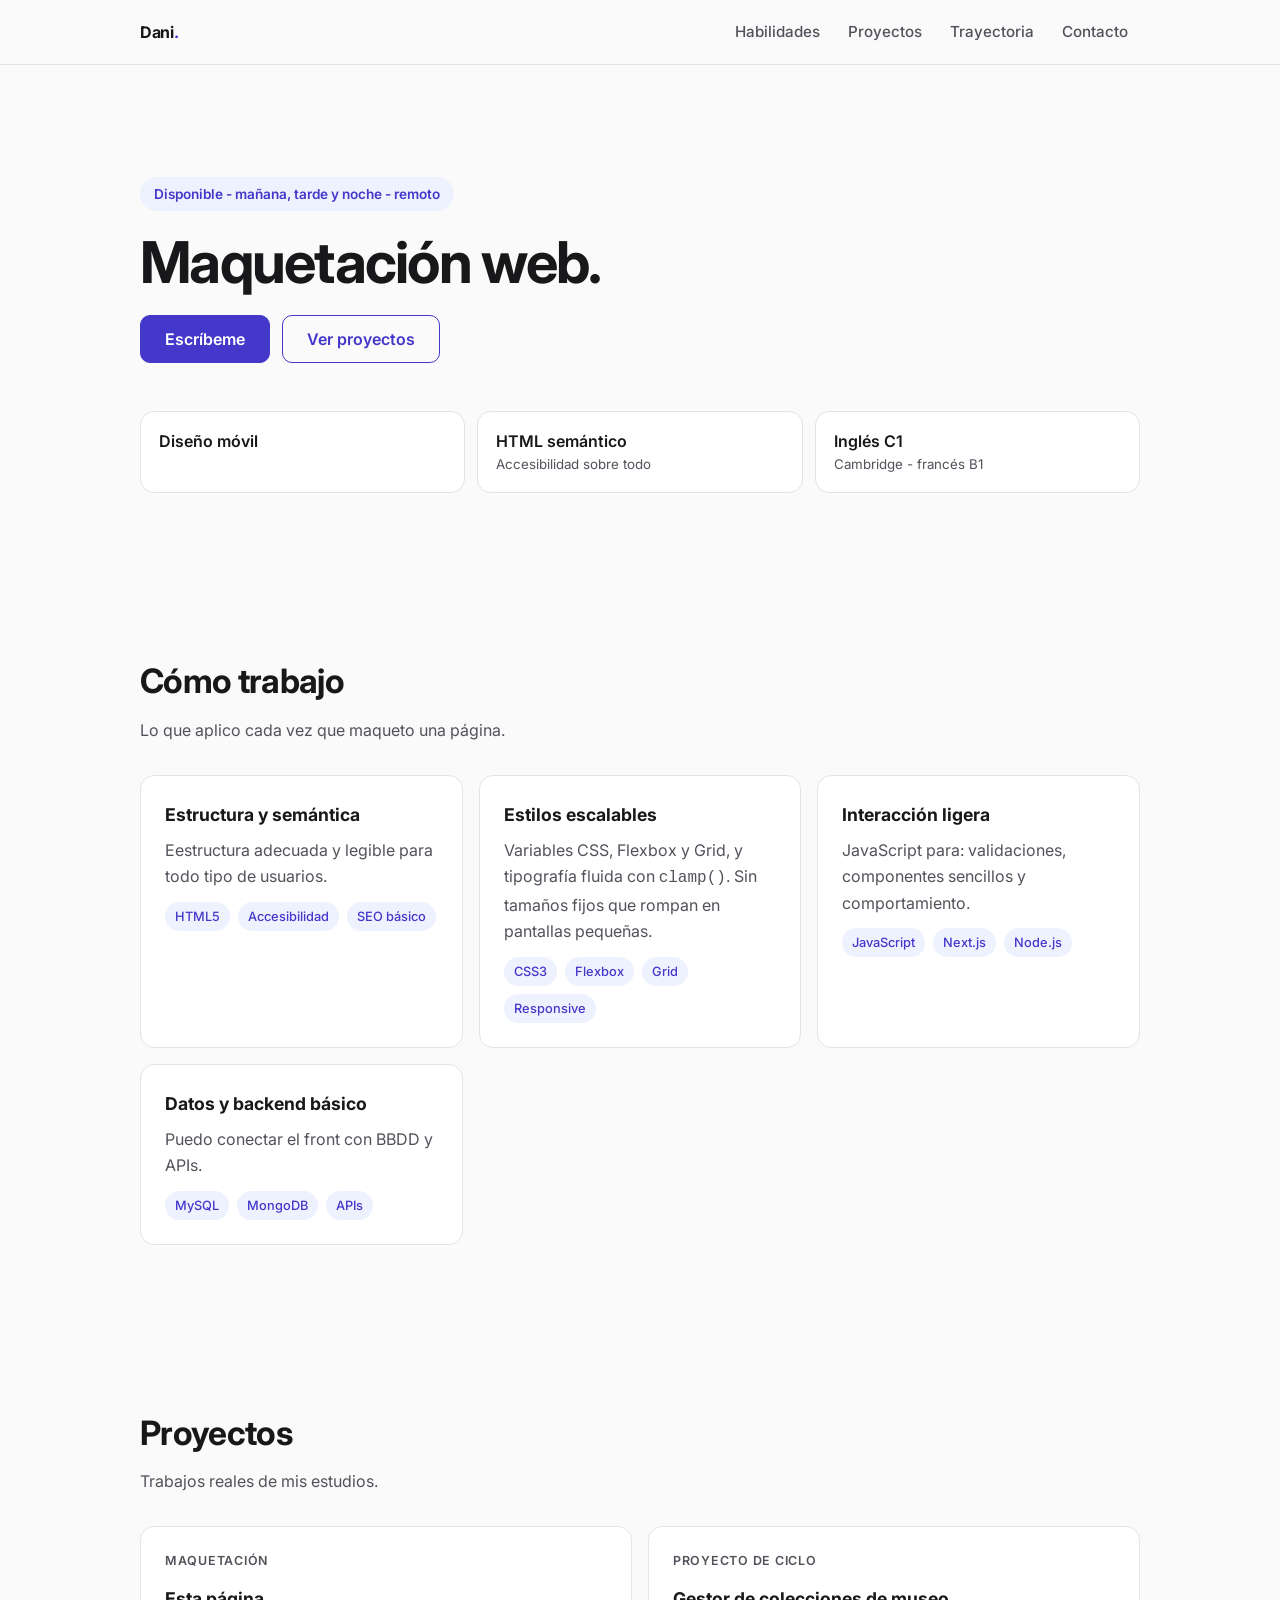
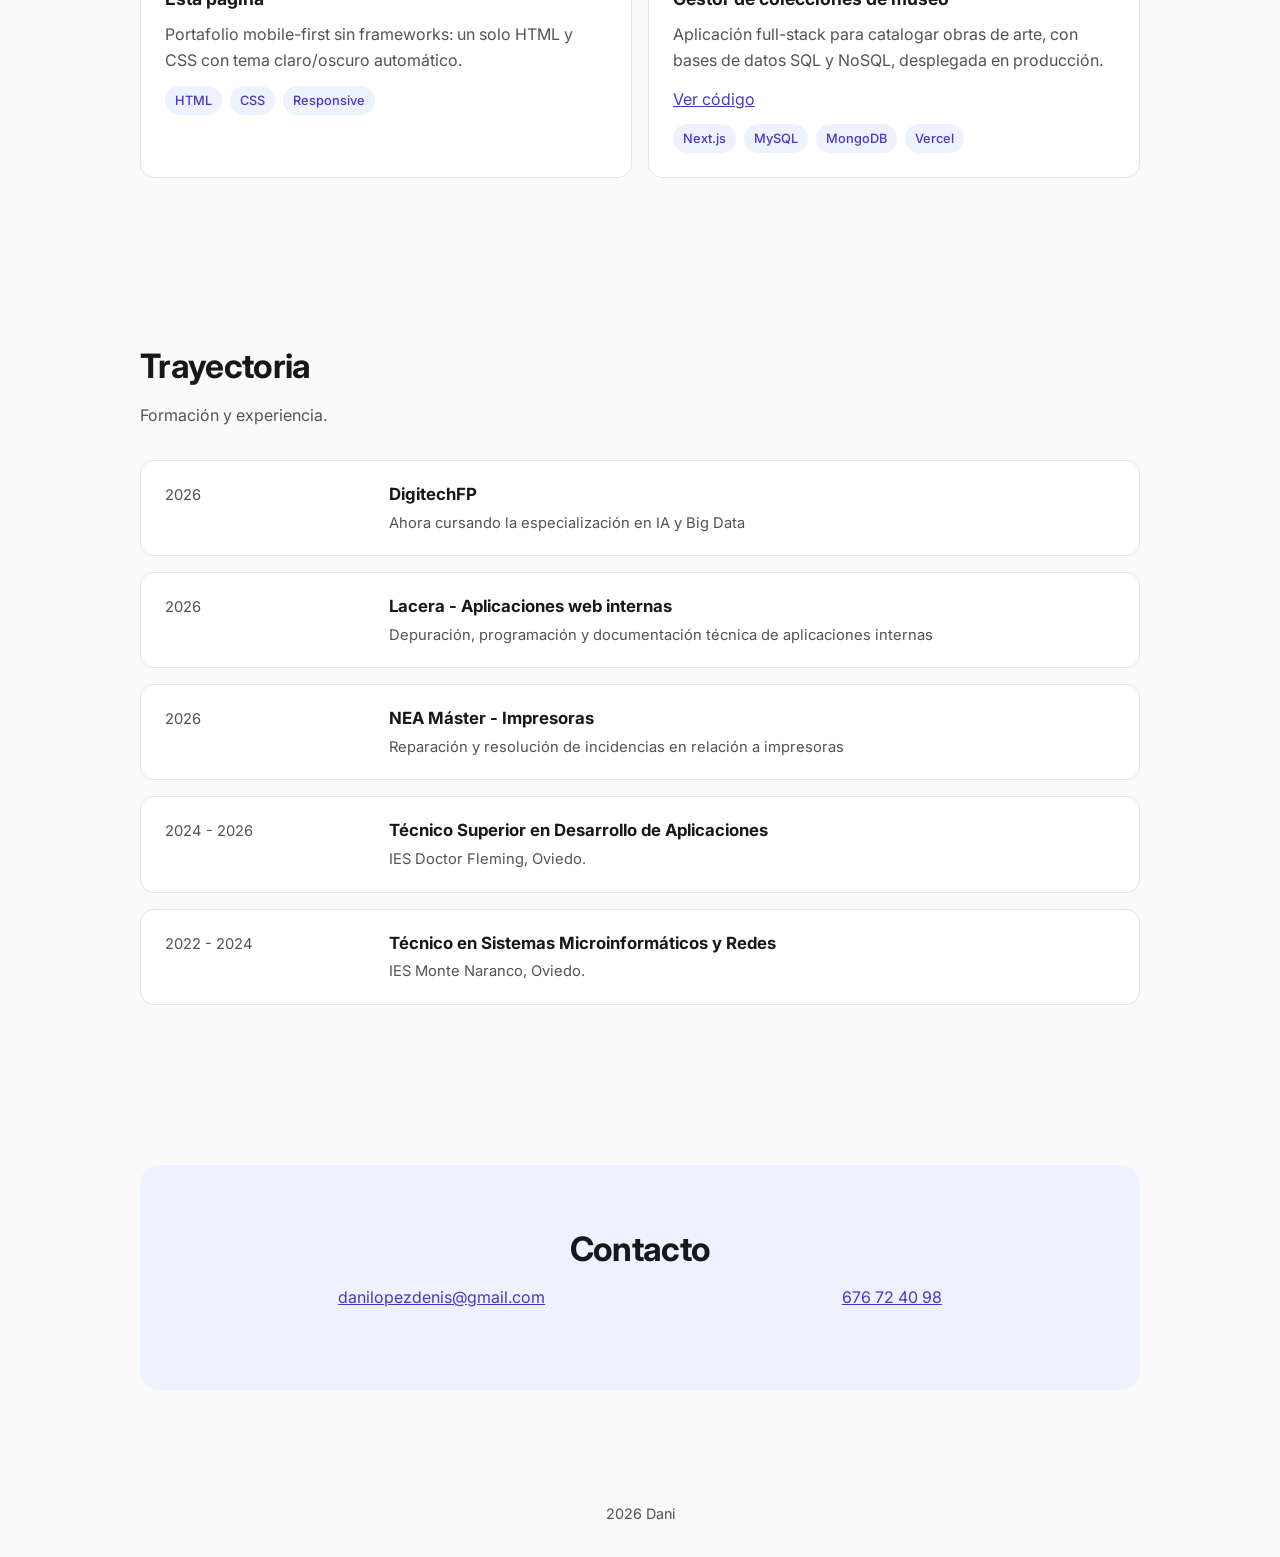
==== index.html @ 0a1d7d06 "portfolio" ====
<!DOCTYPE html>
<html lang="es">
<head>
<meta charset="UTF-8">
<meta name="viewport" content="width=device-width, initial-scale=1, viewport-fit=cover">
<title>Dani</title>
<meta name="" content="">
<link rel="preconnect" href="https://fonts.googleapis.com">
<link rel = "stylesheet" href = "styles.css">
<link href="https://fonts.googleapis.com/css2?family=Inter:wght@400;500;600;700&display=swap" rel="stylesheet">


</head>
<body>
<a class="saltar" href="#main">Saltar al contenido</a>

<header class="site-header">
  <div class="wrap bar">
    <a class="logo" href="#inicio">Dani<span>.</span></a>
    <nav aria-label="Principal">
      <ul>
        <li><a href="#habilidades">Habilidades</a></li>
        <li><a href="#proyectos">Proyectos</a></li>
        <li><a href="#trayectoria">Trayectoria</a></li>
        <li><a href="#contacto">Contacto</a></li>
      </ul>
    </nav>
  </div>
</header>

<main id="main">
  <div class="wrap hero" id="inicio">
    <p class="disponibilidad">Disponible - mañana, tarde y noche - remoto</p>
    <h1>Maquetación web.</h1>
    <div class="cta">
      <a class="btn btn-primary" href="mailto:danilopezdenis@gmail.com">Escríbeme</a>
      <a class="btn btn-ghost" href="#proyectos">Ver proyectos</a>
    </div>
    <ul class="facts">
      <li>Diseño móvil</li>
      <li>HTML semántico<small>Accesibilidad sobre todo</small></li>
      <li>Inglés C1<small>Cambridge - francés B1</small></li>
    </ul>
  </div>

  <section id="habilidades">
    <div class="wrap">
      <h2>Cómo trabajo</h2>
      <p class="sub">Lo que aplico cada vez que maqueto una página.</p>
      <div class="grid">
        <article class="card">
          <h3>Estructura y semántica</h3>
          <p>Eestructura adecuada y legible para todo tipo de usuarios.</p>
          <ul class="tags"><li>HTML5</li><li>Accesibilidad</li><li>SEO básico</li></ul>
        </article>
        <article class="card">
          <h3>Estilos escalables</h3>
          <p>Variables CSS, Flexbox y Grid, y tipografía fluida con <code>clamp()</code>. Sin tamaños fijos que rompan en pantallas pequeñas.</p>
          <ul class="tags"><li>CSS3</li><li>Flexbox</li><li>Grid</li><li>Responsive</li></ul>
        </article>
        <article class="card">
          <h3>Interacción ligera</h3>
          <p>JavaScript para: validaciones, componentes sencillos y comportamiento.</p>
          <ul class="tags"><li>JavaScript</li><li>Next.js</li><li>Node.js</li></ul>
        </article>
        <article class="card">
          <h3>Datos y backend básico</h3>
          <p>Puedo conectar el front con BBDD y APIs.</p>
          <ul class="tags"><li>MySQL</li><li>MongoDB</li><li>APIs</li></ul>
        </article>
      </div>
    </div>
  </section>

  <section id="proyectos">
    <div class="wrap">
      <h2>Proyectos</h2>
      <p class="sub">Trabajos reales de mis estudios.</p>
      <div class="grid">
        <article class="card">
          <p class="label">Maquetación</p>
          <h3>Esta página</h3>
          <p>Portafolio mobile-first sin frameworks: un solo HTML y CSS con tema claro/oscuro automático.</p>
          <ul class="tags"><li>HTML</li><li>CSS</li><li>Responsive</li></ul>
        </article>
        <article class="card">
          <p class="label">Proyecto de ciclo</p>
          <h3>Gestor de colecciones de museo</h3>
          <p>Aplicación full-stack para catalogar obras de arte, con bases de datos SQL y NoSQL, desplegada en producción.</p>
          <p><a href="https://github.com/danilopezdenis-sketch/Proyecto_Museo.git">Ver código</a></p>
          <ul class="tags"><li>Next.js</li><li>MySQL</li><li>MongoDB</li><li>Vercel</li></ul>
        </article>
      </div>
    </div>
  </section>

  <section id="trayectoria">
    <div class="wrap">
      <h2>Trayectoria</h2>
      <p class="sub">Formación y experiencia.</p>
      <ul class="timeline">
        <li><span>2026</span><div><b>DigitechFP</b><br><span>Ahora cursando la especialización en IA y Big Data</span></div></li>
        <li><span>2026</span><div><b>Lacera - Aplicaciones web internas</b><br><span>Depuración, programación y documentación técnica de aplicaciones internas</span></div></li>
        <li><span>2026</span><div><b>NEA Máster - Impresoras</b><br><span>Reparación y resolución de incidencias en relación a impresoras</span></div></li>
        <li><span>2024 - 2026</span><div><b>Técnico Superior en Desarrollo de Aplicaciones</b><br><span>IES Doctor Fleming, Oviedo.</span></div></li>
        <li><span>2022 - 2024</span><div><b>Técnico en Sistemas Microinformáticos y Redes</b><br><span>IES Monte Naranco, Oviedo.</span></div></li>
      </ul>
    </div>
  </section>

  <section id="contacto">
    <div class="wrap">
      <div class="contact">
        <h2>Contacto</h2>
        <div class="cta">
         <p><a href="mailto:danilopezdenis@gmail.com">danilopezdenis@gmail.com</a></p>
         <p><a href="tel:+34676724098">676 72 40 98</a></p>
        </div>
      </div>
    </div>
  </section>
</main>

<footer>
  <div class="wrap">2026 Dani</div>
</footer>
</body>
</html>
---- styles.css ----
:root{
  --bg:#fafafa;--surface:#fff;--text:#18181b;--muted:#52525b;--border:#e4e4e7;
  --accent:#4338ca;--accent-text:#fff;--accent-soft:#eef2ff;
  --radius:14px;--max:1040px;
  box-sizing:border-box;
  padding-top:env(safe-area-inset-top,0px);
  padding-bottom:env(safe-area-inset-bottom,0px);
}
@media (prefers-color-scheme:dark){
  :root:not([data-theme="light"]){
    --bg:#0f0f12;--surface:#18181c;--text:#f4f4f5;--muted:#a1a1aa;--border:#2a2a30;
    --accent:#a5b4fc;--accent-text:#0f0f12;--accent-soft:#1e1f3a;color-scheme:dark;
  }
}
:root[data-theme="dark"]{
  --bg:#0f0f12;--surface:#18181c;--text:#f4f4f5;--muted:#a1a1aa;--border:#2a2a30;
  --accent:#a5b4fc;--accent-text:#0f0f12;--accent-soft:#1e1f3a;color-scheme:dark;
}
html{scroll-behavior:smooth;scroll-padding-top:calc(72px + env(safe-area-inset-top,0px))}
*,*::before,*::after{box-sizing:border-box}
body{margin:0;background:var(--bg);color:var(--text);font:400 1rem/1.65 Inter,system-ui,-apple-system,"Segoe UI",Roboto,sans-serif}
img{max-width:100%;height:auto}
a{color:var(--accent)}
:focus-visible{outline:3px solid var(--accent);outline-offset:3px;border-radius:6px}
.saltar{position:absolute;left:-999px;top:8px;background:var(--accent);color:var(--accent-text);padding:10px 16px;border-radius:8px;z-index:100}
.saltar:focus{left:8px}
.wrap{width:100%;max-width:var(--max);margin-inline:auto;padding-inline:20px}

.site-header{position:sticky;top:env(safe-area-inset-top,0px);z-index:20;background:color-mix(in srgb,var(--bg) 88%,transparent);backdrop-filter:blur(10px);border-bottom:1px solid var(--border)}
.bar{display:flex;align-items:center;justify-content:space-between;gap:16px;min-height:64px;flex-wrap:wrap;padding-block:8px}
.logo{font-weight:700;letter-spacing:-.02em;text-decoration:none;color:var(--text)}
.logo span{color:var(--accent)}
nav ul{display:flex;gap:4px;list-style:none;margin:0;padding:0;flex-wrap:wrap}
nav a{display:inline-flex;align-items:center;min-height:44px;padding:0 12px;border-radius:8px;color:var(--muted);text-decoration:none;font-weight:500;font-size:.95rem}
nav a:hover{color:var(--text);background:var(--accent-soft)}

.btn{display:inline-flex;align-items:center;justify-content:center;min-height:48px;padding:0 24px;border-radius:10px;font-weight:600;text-decoration:none;border:1px solid var(--accent);transition:transform .15s ease,background .15s ease}
.btn-primary{background:var(--accent);color:var(--accent-text)}
.btn-primary:hover{transform:translateY(-2px)}
.btn-ghost{color:var(--accent);background:transparent}
.btn-ghost:hover{background:var(--accent-soft)}
.cta{display:flex;gap:12px;flex-wrap:wrap}

.hero{padding-block:clamp(48px,10vw,112px) clamp(32px,6vw,64px)}
.disponibilidad{display:inline-block;background:var(--accent-soft);color:var(--accent);font-weight:600;font-size:.85rem;padding:6px 14px;border-radius:999px;margin:0 0 20px}
h1{font-size:clamp(2rem,6vw,3.6rem);line-height:1.1;letter-spacing:-.03em;margin:0 0 20px;max-width:18ch}
.lead{font-size:clamp(1.05rem,2.2vw,1.25rem);color:var(--muted);max-width:56ch;margin:0 0 32px}
.facts{display:grid;grid-template-columns:repeat(auto-fit,minmax(170px,1fr));gap:12px;margin-top:48px;padding:0;list-style:none}
.facts li{background:var(--surface);border:1px solid var(--border);border-radius:var(--radius);padding:16px 18px;font-weight:600}
.facts small{display:block;font-weight:400;color:var(--muted)}

section{padding-block:clamp(40px,7vw,80px)}
h2{font-size:clamp(1.5rem,3.5vw,2.1rem);letter-spacing:-.02em;margin:0 0 8px}
.sub{color:var(--muted);margin:0 0 32px;max-width:60ch}
.grid{display:grid;gap:16px;grid-template-columns:repeat(auto-fit,minmax(260px,1fr))}
.card{background:var(--surface);border:1px solid var(--border);border-radius:var(--radius);padding:24px}
.card h3{margin:0 0 8px;font-size:1.1rem}
.card p{margin:0 0 12px;color:var(--muted)}
.tags{display:flex;flex-wrap:wrap;gap:8px;list-style:none;margin:0;padding:0}
.tags li{font-size:.8rem;font-weight:500;padding:4px 10px;border-radius:999px;background:var(--accent-soft);color:var(--accent)}
.label{font-size:.78rem;font-weight:600;text-transform:uppercase;letter-spacing:.06em;color:var(--accent);margin:0 0 8px}

.timeline{list-style:none;margin:0;padding:0;display:grid;gap:16px}
.timeline li{display:grid;gap:4px;padding:20px 24px;background:var(--surface);border:1px solid var(--border);border-radius:var(--radius)}
.timeline b{font-size:1.05rem}
.timeline span{color:var(--muted);font-size:.92rem}

.contact{background:var(--accent-soft);border-radius:calc(var(--radius) + 6px);padding:clamp(28px,6vw,56px);text-align:center}
.contact p{margin:0 auto 24px;max-width:50ch;color:var(--muted)}
.contact .cta{justify-content:center}
footer{padding-block:32px;color:var(--muted);font-size:.9rem;text-align:center}

@media (min-width:720px){
  .timeline li{grid-template-columns:200px 1fr;gap:24px;align-items:baseline}
}
@media (max-width:540px){
  .bar{justify-content:center}
  .btn{width:100%}
}
@media (prefers-reduced-motion:reduce){
  html{scroll-behavior:auto}
  .btn,.btn-primary:hover{transition:none;transform:none}
}
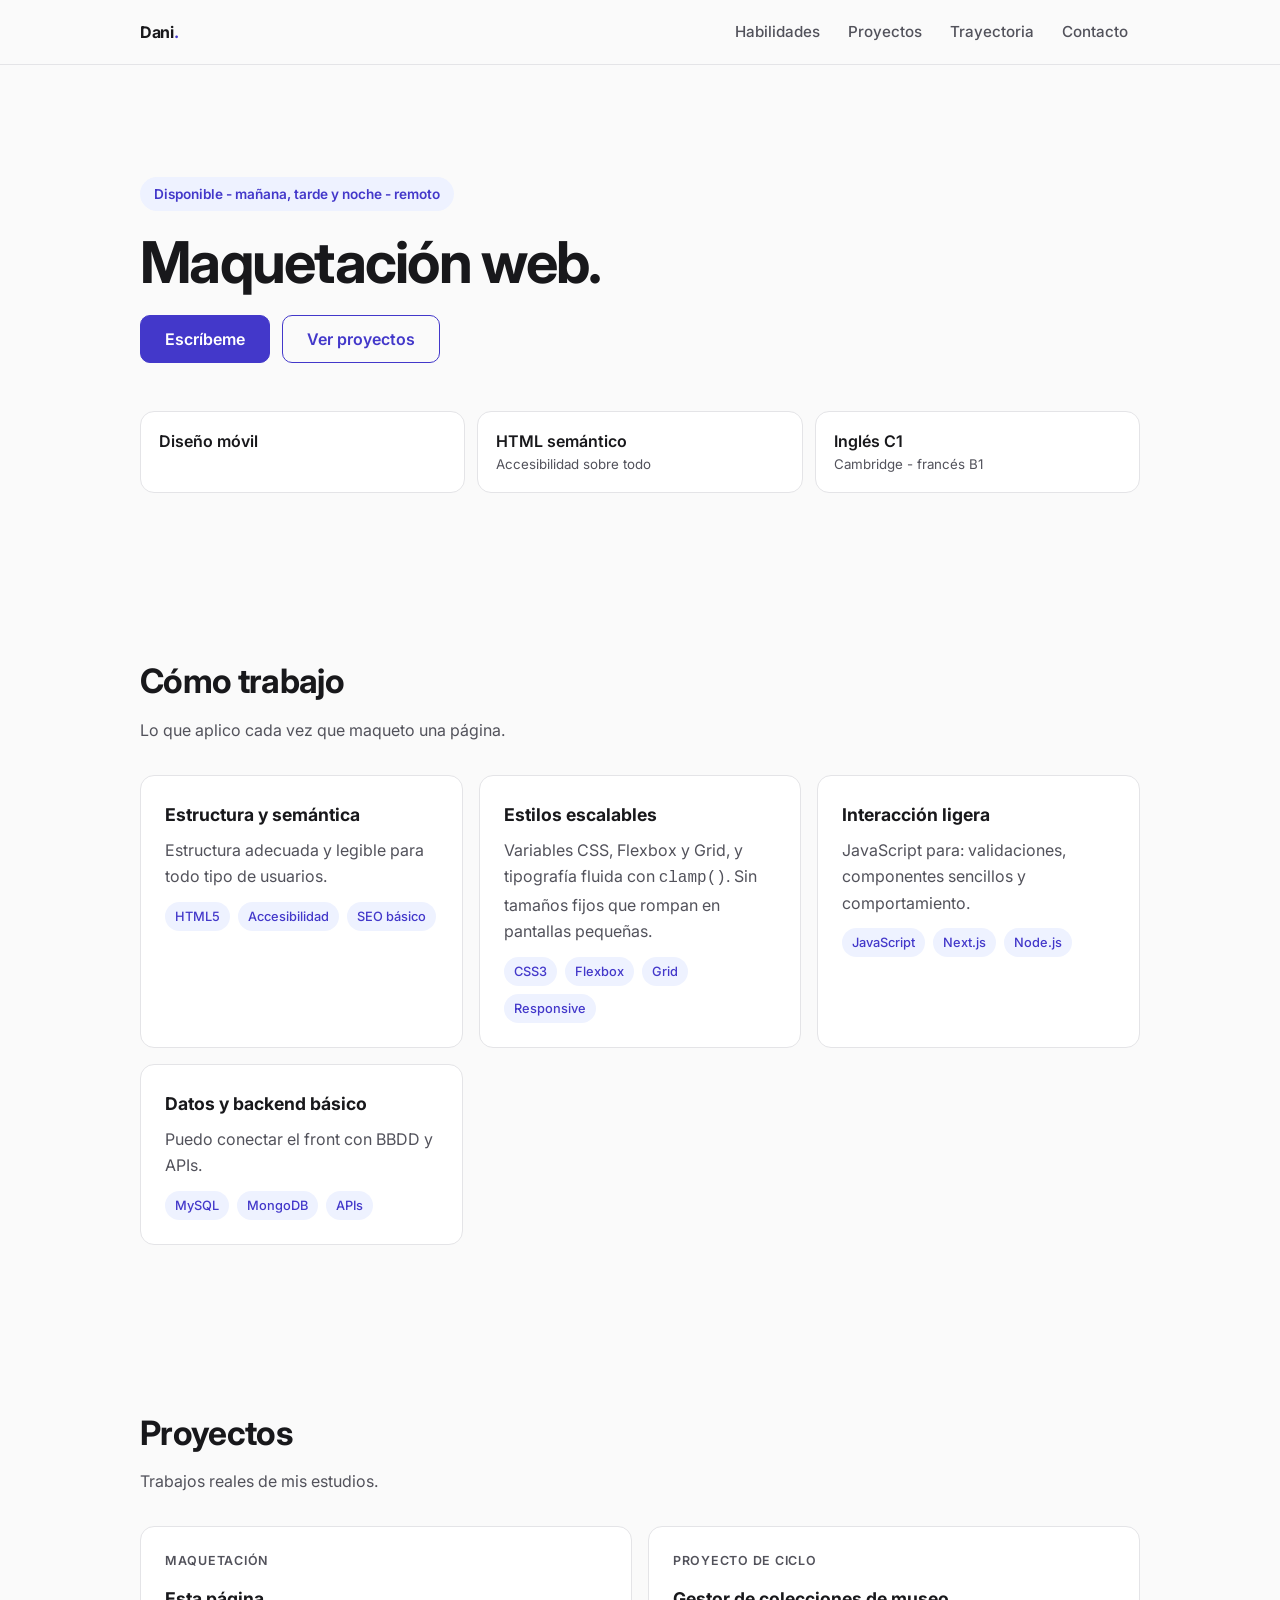
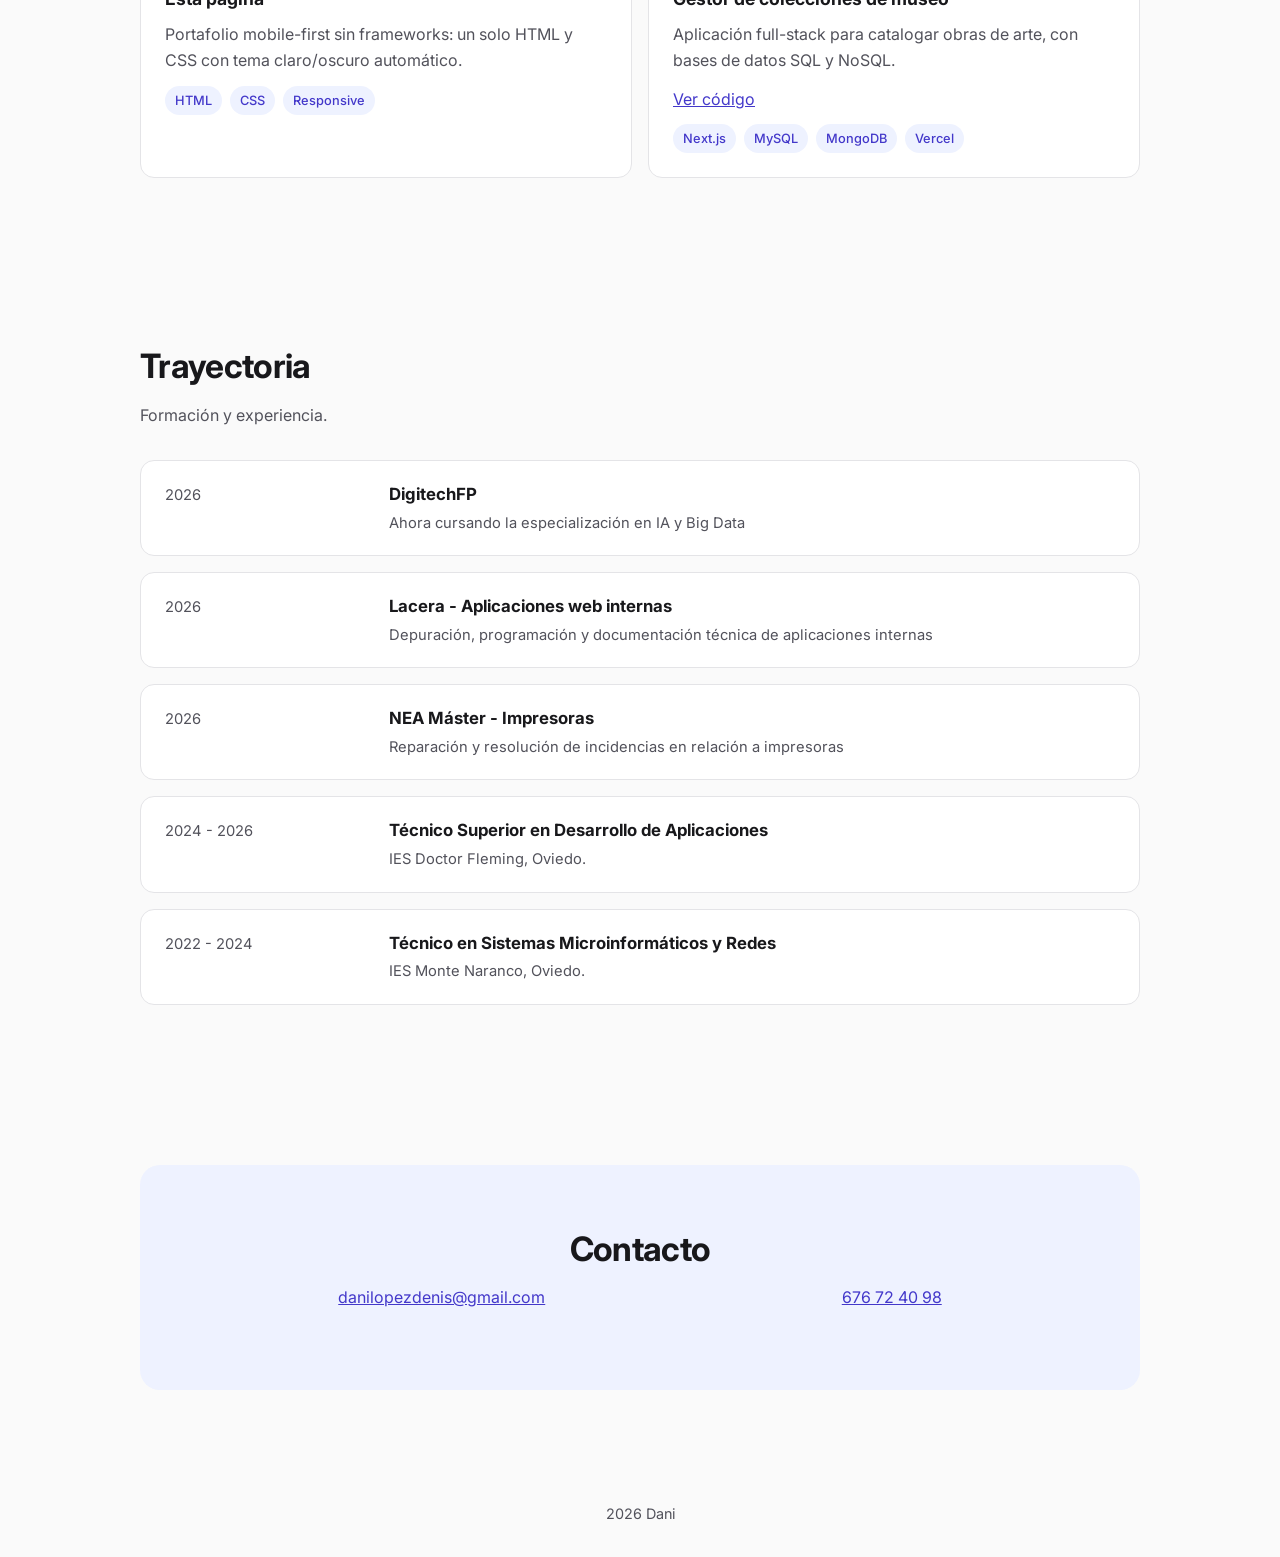
==== commit 0ab24fb4: "portfolioo" ====
--- a/index.html
+++ b/index.html
@@ -50,7 +50,7 @@
       <div class="grid">
         <article class="card">
           <h3>Estructura y semántica</h3>
-          <p>Eestructura adecuada y legible para todo tipo de usuarios.</p>
+          <p>Estructura adecuada y legible para todo tipo de usuarios.</p>
           <ul class="tags"><li>HTML5</li><li>Accesibilidad</li><li>SEO básico</li></ul>
         </article>
         <article class="card">
@@ -86,7 +86,7 @@
         <article class="card">
           <p class="label">Proyecto de ciclo</p>
           <h3>Gestor de colecciones de museo</h3>
-          <p>Aplicación full-stack para catalogar obras de arte, con bases de datos SQL y NoSQL, desplegada en producción.</p>
+          <p>Aplicación full-stack para catalogar obras de arte, con bases de datos SQL y NoSQL.</p>
           <p><a href="https://github.com/danilopezdenis-sketch/Proyecto_Museo.git">Ver código</a></p>
           <ul class="tags"><li>Next.js</li><li>MySQL</li><li>MongoDB</li><li>Vercel</li></ul>
         </article>
